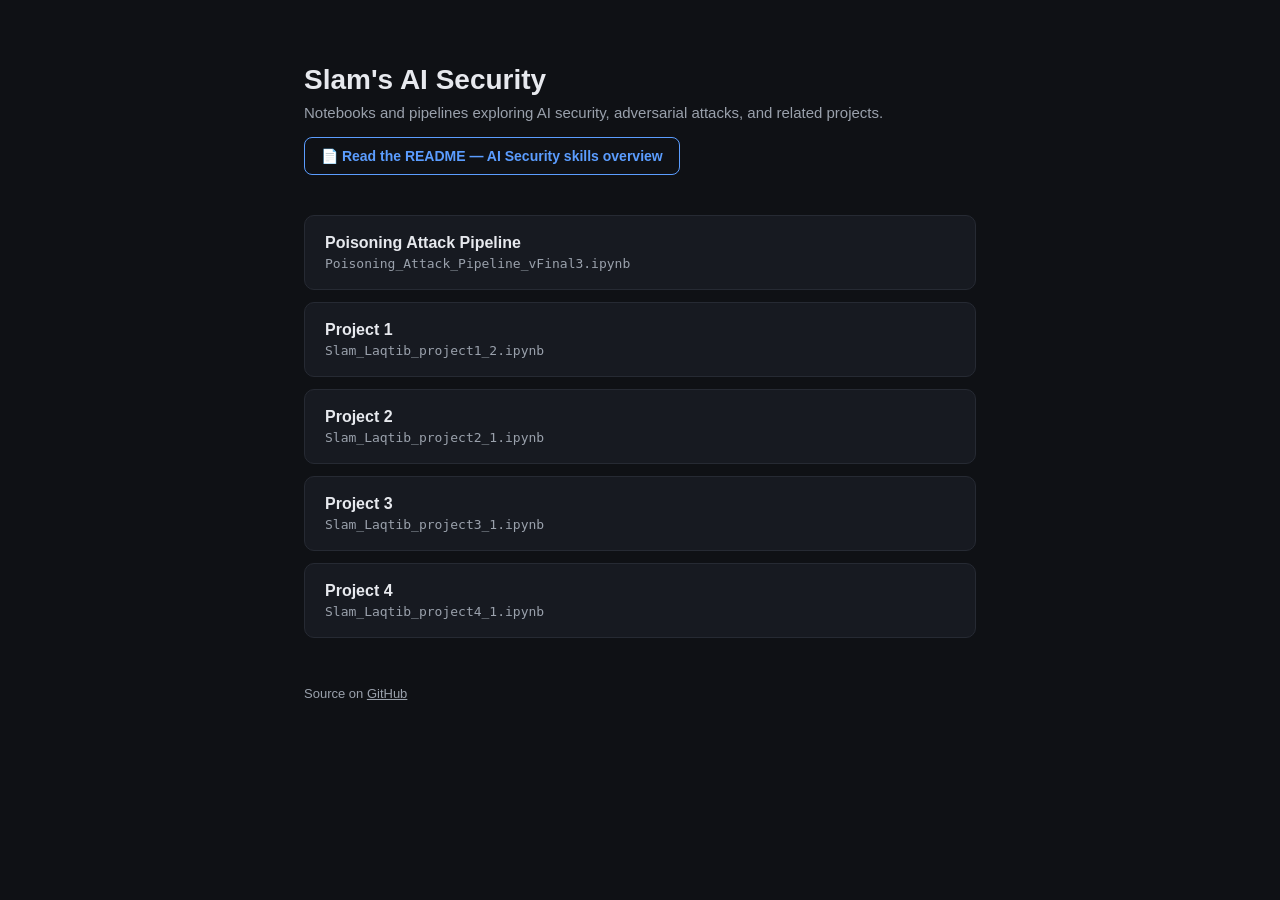
==== index.html @ c23754d9 "Add files via upload" ====
<!DOCTYPE html>
<html lang="en">
<head>
<meta charset="UTF-8">
<meta name="viewport" content="width=device-width, initial-scale=1.0">
<title>Slam's AI Security</title>
<style>
  :root {
    color-scheme: light dark;
    --bg: #0f1115;
    --card: #171a21;
    --text: #e7e9ee;
    --muted: #9aa1ac;
    --accent: #5b9dff;
    --border: #262a33;
  }
  * { box-sizing: border-box; }
  body {
    margin: 0;
    padding: 0;
    font-family: -apple-system, BlinkMacSystemFont, "Segoe UI", Helvetica, Arial, sans-serif;
    background: var(--bg);
    color: var(--text);
    display: flex;
    justify-content: center;
  }
  main {
    width: 100%;
    max-width: 720px;
    padding: 64px 24px;
  }
  header {
    margin-bottom: 40px;
  }
  h1 {
    font-size: 28px;
    margin: 0 0 8px 0;
  }
  p.subtitle {
    color: var(--muted);
    margin: 0;
    font-size: 15px;
  }
  ul.projects {
    list-style: none;
    margin: 0;
    padding: 0;
    display: flex;
    flex-direction: column;
    gap: 12px;
  }
  li.project {
    border: 1px solid var(--border);
    background: var(--card);
    border-radius: 10px;
    padding: 18px 20px;
    transition: border-color 0.15s ease;
  }
  li.project:hover {
    border-color: var(--accent);
  }
  li.project a {
    color: var(--text);
    text-decoration: none;
    font-size: 16px;
    font-weight: 600;
    display: block;
  }
  li.project a:hover {
    color: var(--accent);
  }
  li.project .filename {
    color: var(--muted);
    font-size: 13px;
    font-weight: 400;
    margin-top: 4px;
    font-family: ui-monospace, SFMono-Regular, Menlo, monospace;
  }
  .readme-link {
    display: inline-flex;
    align-items: center;
    gap: 8px;
    margin-top: 16px;
    padding: 10px 16px;
    border: 1px solid var(--accent);
    border-radius: 8px;
    color: var(--accent);
    text-decoration: none;
    font-size: 14px;
    font-weight: 600;
  }
  .readme-link:hover {
    background: var(--accent);
    color: #0f1115;
  }
  footer {
    margin-top: 48px;
    color: var(--muted);
    font-size: 13px;
  }
  footer a {
    color: var(--muted);
  }
</style>
</head>
<body>
<main>
  <header>
    <h1>Slam's AI Security</h1>
    <p class="subtitle">Notebooks and pipelines exploring AI security, adversarial attacks, and related projects.</p>
    <a class="readme-link" href="https://github.com/PMSense/AI-Security/blob/main/README.md">📄 Read the README — AI Security skills overview</a>
  </header>

  <ul class="projects">
    <li class="project">
      <a href="https://github.com/PMSense/AI-Security/blob/main/Poisoning_Attack_Pipeline_vFinal3.ipynb">
        Poisoning Attack Pipeline
        <div class="filename">Poisoning_Attack_Pipeline_vFinal3.ipynb</div>
      </a>
    </li>
    <li class="project">
      <a href="https://github.com/PMSense/AI-Security/blob/main/Slam_Laqtib_project1_2.ipynb">
        Project 1
        <div class="filename">Slam_Laqtib_project1_2.ipynb</div>
      </a>
    </li>
    <li class="project">
      <a href="https://github.com/PMSense/AI-Security/blob/main/Slam_Laqtib_project2_1.ipynb">
        Project 2
        <div class="filename">Slam_Laqtib_project2_1.ipynb</div>
      </a>
    </li>
    <li class="project">
      <a href="https://github.com/PMSense/AI-Security/blob/main/Slam_Laqtib_project3_1.ipynb">
        Project 3
        <div class="filename">Slam_Laqtib_project3_1.ipynb</div>
      </a>
    </li>
    <li class="project">
      <a href="https://github.com/PMSense/AI-Security/blob/main/Slam_Laqtib_project4_1.ipynb">
        Project 4
        <div class="filename">Slam_Laqtib_project4_1.ipynb</div>
      </a>
    </li>
  </ul>

  <footer>
    Source on <a href="https://github.com/PMSense/AI-Security">GitHub</a>
  </footer>
</main>
</body>
</html>
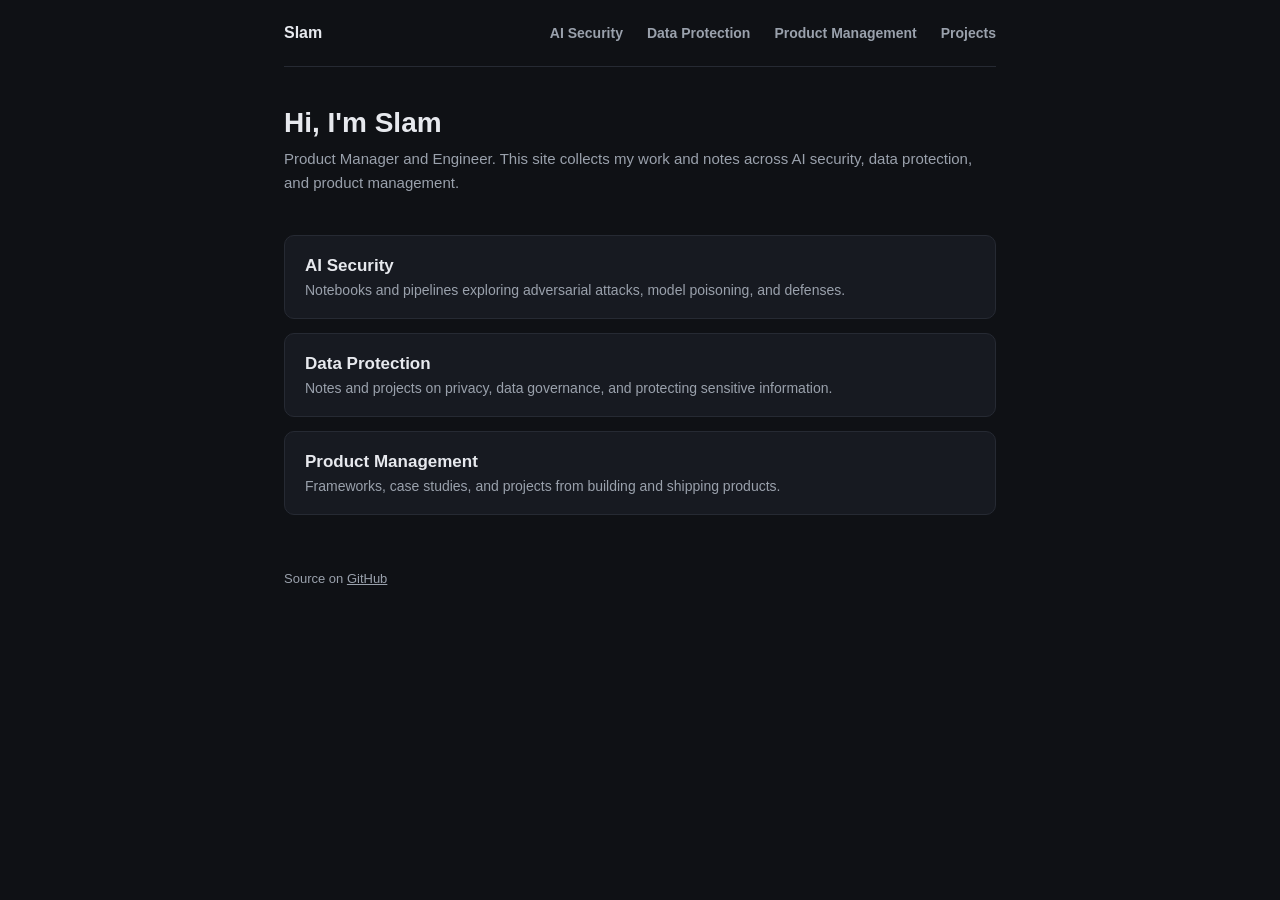
==== commit dd18251d: "Add files via upload" ====
--- a/index.html
+++ b/index.html
@@ -3,148 +3,46 @@
 <head>
 <meta charset="UTF-8">
 <meta name="viewport" content="width=device-width, initial-scale=1.0">
-<title>Slam's AI Security</title>
-<style>
-  :root {
-    color-scheme: light dark;
-    --bg: #0f1115;
-    --card: #171a21;
-    --text: #e7e9ee;
-    --muted: #9aa1ac;
-    --accent: #5b9dff;
-    --border: #262a33;
-  }
-  * { box-sizing: border-box; }
-  body {
-    margin: 0;
-    padding: 0;
-    font-family: -apple-system, BlinkMacSystemFont, "Segoe UI", Helvetica, Arial, sans-serif;
-    background: var(--bg);
-    color: var(--text);
-    display: flex;
-    justify-content: center;
-  }
-  main {
-    width: 100%;
-    max-width: 720px;
-    padding: 64px 24px;
-  }
-  header {
-    margin-bottom: 40px;
-  }
-  h1 {
-    font-size: 28px;
-    margin: 0 0 8px 0;
-  }
-  p.subtitle {
-    color: var(--muted);
-    margin: 0;
-    font-size: 15px;
-  }
-  ul.projects {
-    list-style: none;
-    margin: 0;
-    padding: 0;
-    display: flex;
-    flex-direction: column;
-    gap: 12px;
-  }
-  li.project {
-    border: 1px solid var(--border);
-    background: var(--card);
-    border-radius: 10px;
-    padding: 18px 20px;
-    transition: border-color 0.15s ease;
-  }
-  li.project:hover {
-    border-color: var(--accent);
-  }
-  li.project a {
-    color: var(--text);
-    text-decoration: none;
-    font-size: 16px;
-    font-weight: 600;
-    display: block;
-  }
-  li.project a:hover {
-    color: var(--accent);
-  }
-  li.project .filename {
-    color: var(--muted);
-    font-size: 13px;
-    font-weight: 400;
-    margin-top: 4px;
-    font-family: ui-monospace, SFMono-Regular, Menlo, monospace;
-  }
-  .readme-link {
-    display: inline-flex;
-    align-items: center;
-    gap: 8px;
-    margin-top: 16px;
-    padding: 10px 16px;
-    border: 1px solid var(--accent);
-    border-radius: 8px;
-    color: var(--accent);
-    text-decoration: none;
-    font-size: 14px;
-    font-weight: 600;
-  }
-  .readme-link:hover {
-    background: var(--accent);
-    color: #0f1115;
-  }
-  footer {
-    margin-top: 48px;
-    color: var(--muted);
-    font-size: 13px;
-  }
-  footer a {
-    color: var(--muted);
-  }
-</style>
+<title>Slam — laqtib.com</title>
+<link rel="stylesheet" href="style.css">
 </head>
 <body>
 <main>
-  <header>
-    <h1>Slam's AI Security</h1>
-    <p class="subtitle">Notebooks and pipelines exploring AI security, adversarial attacks, and related projects.</p>
-    <a class="readme-link" href="https://github.com/PMSense/AI-Security/blob/main/README.md">📄 Read the README — AI Security skills overview</a>
+  <nav class="site-nav">
+    <a class="brand" href="index.html">Slam</a>
+    <a class="nav-link" href="ai-security.html">AI Security</a>
+    <a class="nav-link" href="data-protection.html">Data Protection</a>
+    <a class="nav-link" href="product-management.html">Product Management</a>
+    <a class="nav-link" href="projects.html">Projects</a>
+  </nav>
+
+  <header class="page-header">
+    <h1>Hi, I'm Slam</h1>
+    <p class="subtitle">Product Manager and Engineer. This site collects my work and notes across AI security, data protection, and product management.</p>
   </header>
 
-  <ul class="projects">
-    <li class="project">
-      <a href="https://github.com/PMSense/AI-Security/blob/main/Poisoning_Attack_Pipeline_vFinal3.ipynb">
-        Poisoning Attack Pipeline
-        <div class="filename">Poisoning_Attack_Pipeline_vFinal3.ipynb</div>
+  <ul class="skill-grid">
+    <li class="skill-card">
+      <a href="ai-security.html">
+        <h2>AI Security</h2>
+        <p>Notebooks and pipelines exploring adversarial attacks, model poisoning, and defenses.</p>
       </a>
     </li>
-    <li class="project">
-      <a href="https://github.com/PMSense/AI-Security/blob/main/Slam_Laqtib_project1_2.ipynb">
-        Project 1
-        <div class="filename">Slam_Laqtib_project1_2.ipynb</div>
+    <li class="skill-card">
+      <a href="data-protection.html">
+        <h2>Data Protection</h2>
+        <p>Notes and projects on privacy, data governance, and protecting sensitive information.</p>
       </a>
     </li>
-    <li class="project">
-      <a href="https://github.com/PMSense/AI-Security/blob/main/Slam_Laqtib_project2_1.ipynb">
-        Project 2
-        <div class="filename">Slam_Laqtib_project2_1.ipynb</div>
-      </a>
-    </li>
-    <li class="project">
-      <a href="https://github.com/PMSense/AI-Security/blob/main/Slam_Laqtib_project3_1.ipynb">
-        Project 3
-        <div class="filename">Slam_Laqtib_project3_1.ipynb</div>
-      </a>
-    </li>
-    <li class="project">
-      <a href="https://github.com/PMSense/AI-Security/blob/main/Slam_Laqtib_project4_1.ipynb">
-        Project 4
-        <div class="filename">Slam_Laqtib_project4_1.ipynb</div>
+    <li class="skill-card">
+      <a href="product-management.html">
+        <h2>Product Management</h2>
+        <p>Frameworks, case studies, and projects from building and shipping products.</p>
       </a>
     </li>
   </ul>
 
-  <footer>
+  <footer class="site-footer">
     Source on <a href="https://github.com/PMSense/AI-Security">GitHub</a>
   </footer>
 </main>
--- a/style.css
+++ b/style.css
@@ -0,0 +1,186 @@
+:root {
+  color-scheme: light dark;
+  --bg: #0f1115;
+  --card: #171a21;
+  --text: #e7e9ee;
+  --muted: #9aa1ac;
+  --accent: #5b9dff;
+  --border: #262a33;
+}
+* { box-sizing: border-box; }
+body {
+  margin: 0;
+  padding: 0;
+  font-family: -apple-system, BlinkMacSystemFont, "Segoe UI", Helvetica, Arial, sans-serif;
+  background: var(--bg);
+  color: var(--text);
+  display: flex;
+  justify-content: center;
+}
+main {
+  width: 100%;
+  max-width: 760px;
+  padding: 0 24px 64px;
+}
+
+/* Nav */
+nav.site-nav {
+  display: flex;
+  align-items: center;
+  gap: 24px;
+  padding: 24px 0;
+  border-bottom: 1px solid var(--border);
+  margin-bottom: 40px;
+  flex-wrap: wrap;
+}
+nav.site-nav a.brand {
+  font-weight: 700;
+  font-size: 16px;
+  color: var(--text);
+  text-decoration: none;
+  margin-right: auto;
+}
+nav.site-nav a.nav-link {
+  color: var(--muted);
+  text-decoration: none;
+  font-size: 14px;
+  font-weight: 600;
+}
+nav.site-nav a.nav-link:hover,
+nav.site-nav a.nav-link.active {
+  color: var(--accent);
+}
+
+/* Page header */
+header.page-header {
+  margin-bottom: 40px;
+}
+header.page-header h1 {
+  font-size: 28px;
+  margin: 0 0 8px 0;
+}
+header.page-header p.subtitle {
+  color: var(--muted);
+  margin: 0;
+  font-size: 15px;
+  line-height: 1.6;
+}
+
+/* Home grid of skill cards */
+ul.skill-grid {
+  list-style: none;
+  margin: 0;
+  padding: 0;
+  display: grid;
+  grid-template-columns: 1fr;
+  gap: 14px;
+}
+li.skill-card a {
+  display: block;
+  border: 1px solid var(--border);
+  background: var(--card);
+  border-radius: 10px;
+  padding: 20px;
+  text-decoration: none;
+  color: var(--text);
+  transition: border-color 0.15s ease;
+}
+li.skill-card a:hover {
+  border-color: var(--accent);
+}
+li.skill-card h2 {
+  margin: 0 0 6px 0;
+  font-size: 17px;
+  color: var(--text);
+}
+li.skill-card p {
+  margin: 0;
+  color: var(--muted);
+  font-size: 14px;
+}
+
+/* Project / link cards (reused on skill pages) */
+ul.projects {
+  list-style: none;
+  margin: 0;
+  padding: 0;
+  display: flex;
+  flex-direction: column;
+  gap: 12px;
+}
+li.project {
+  border: 1px solid var(--border);
+  background: var(--card);
+  border-radius: 10px;
+  padding: 18px 20px;
+  transition: border-color 0.15s ease;
+}
+li.project:hover {
+  border-color: var(--accent);
+}
+li.project a {
+  color: var(--text);
+  text-decoration: none;
+  font-size: 16px;
+  font-weight: 600;
+  display: block;
+}
+li.project a:hover {
+  color: var(--accent);
+}
+li.project .filename {
+  color: var(--muted);
+  font-size: 13px;
+  font-weight: 400;
+  margin-top: 4px;
+  font-family: ui-monospace, SFMono-Regular, Menlo, monospace;
+}
+li.project .desc {
+  color: var(--muted);
+  font-size: 14px;
+  font-weight: 400;
+  line-height: 1.5;
+  margin-top: 8px;
+}
+li.project.placeholder {
+  border-style: dashed;
+  color: var(--muted);
+  font-size: 14px;
+  padding: 20px;
+}
+
+/* README-style call-out link */
+.callout-link {
+  display: inline-flex;
+  align-items: center;
+  gap: 8px;
+  margin-top: 16px;
+  padding: 10px 16px;
+  border: 1px solid var(--accent);
+  border-radius: 8px;
+  color: var(--accent);
+  text-decoration: none;
+  font-size: 14px;
+  font-weight: 600;
+}
+.callout-link:hover {
+  background: var(--accent);
+  color: #0f1115;
+}
+
+section.page-section {
+  margin-top: 40px;
+}
+section.page-section h2 {
+  font-size: 18px;
+  margin-bottom: 16px;
+}
+
+footer.site-footer {
+  margin-top: 56px;
+  color: var(--muted);
+  font-size: 13px;
+}
+footer.site-footer a {
+  color: var(--muted);
+}
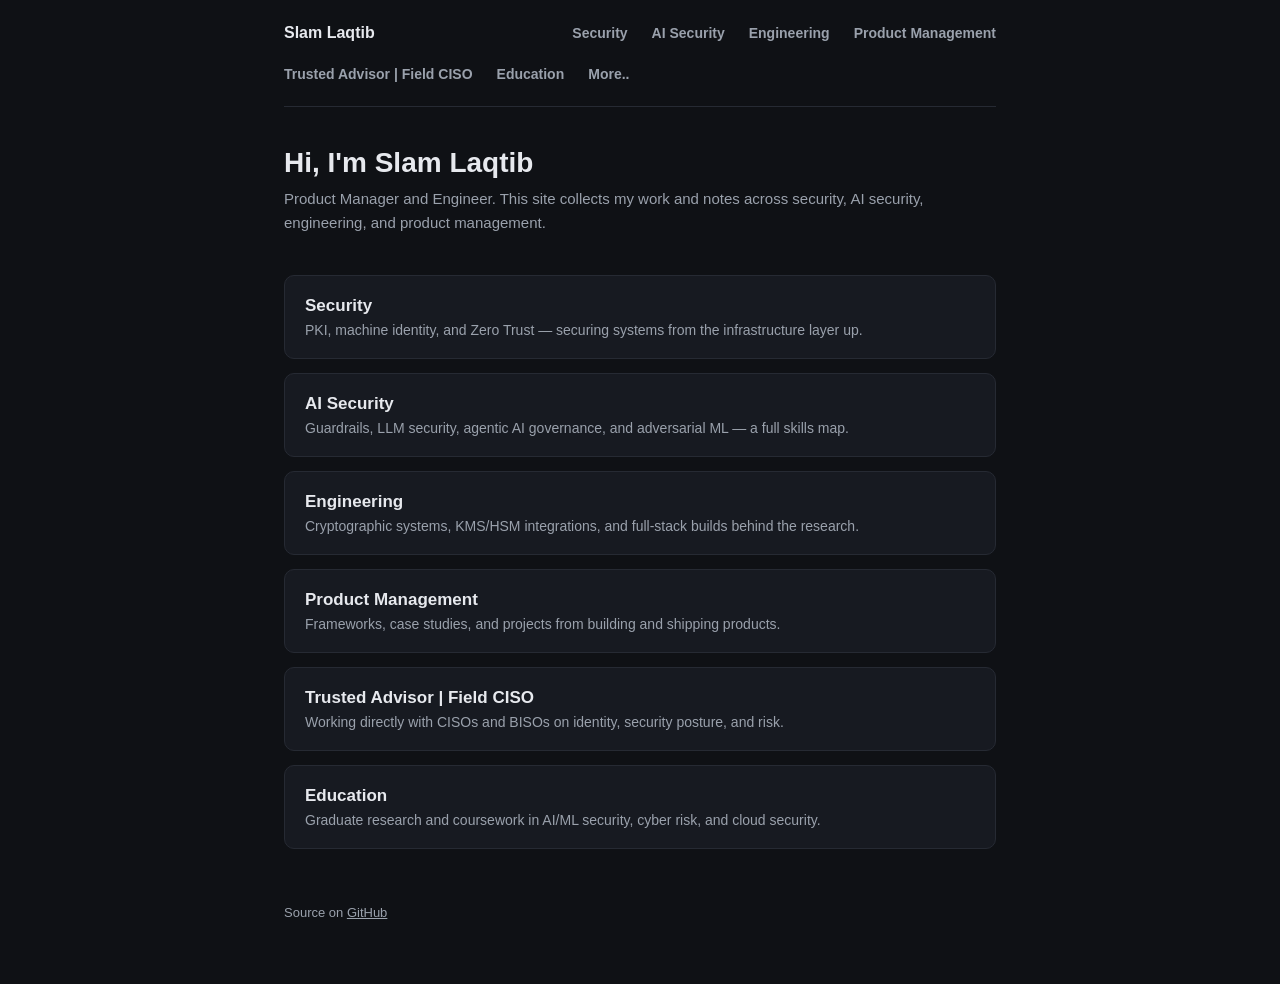
==== commit c3d42203: "Add files via upload" ====
--- a/index.html
+++ b/index.html
@@ -3,41 +3,62 @@
 <head>
 <meta charset="UTF-8">
 <meta name="viewport" content="width=device-width, initial-scale=1.0">
-<title>Slam — laqtib.com</title>
+<title>Slam Laqtib</title>
 <link rel="stylesheet" href="style.css">
 </head>
 <body>
 <main>
   <nav class="site-nav">
-    <a class="brand" href="index.html">Slam</a>
+    <a class="brand" href="index.html">Slam Laqtib</a>
+    <a class="nav-link" href="security.html">Security</a>
     <a class="nav-link" href="ai-security.html">AI Security</a>
-    <a class="nav-link" href="data-protection.html">Data Protection</a>
+    <a class="nav-link" href="engineering.html">Engineering</a>
     <a class="nav-link" href="product-management.html">Product Management</a>
-    <a class="nav-link" href="projects.html">Projects</a>
+    <a class="nav-link" href="trusted-advisor.html">Trusted Advisor | Field CISO</a>
+    <a class="nav-link" href="education.html">Education</a>
+    <a class="nav-link" href="more.html">More..</a>
   </nav>
 
   <header class="page-header">
-    <h1>Hi, I'm Slam</h1>
-    <p class="subtitle">Product Manager and Engineer. This site collects my work and notes across AI security, data protection, and product management.</p>
+    <h1>Hi, I'm Slam Laqtib</h1>
+    <p class="subtitle">Product Manager and Engineer. This site collects my work and notes across security, AI security, engineering, and product management.</p>
   </header>
 
   <ul class="skill-grid">
     <li class="skill-card">
-      <a href="ai-security.html">
-        <h2>AI Security</h2>
-        <p>Notebooks and pipelines exploring adversarial attacks, model poisoning, and defenses.</p>
+      <a href="security.html">
+        <h2>Security</h2>
+        <p>PKI, machine identity, and Zero Trust — securing systems from the infrastructure layer up.</p>
       </a>
     </li>
     <li class="skill-card">
-      <a href="data-protection.html">
-        <h2>Data Protection</h2>
-        <p>Notes and projects on privacy, data governance, and protecting sensitive information.</p>
+      <a href="ai-security.html">
+        <h2>AI Security</h2>
+        <p>Guardrails, LLM security, agentic AI governance, and adversarial ML — a full skills map.</p>
+      </a>
+    </li>
+    <li class="skill-card">
+      <a href="engineering.html">
+        <h2>Engineering</h2>
+        <p>Cryptographic systems, KMS/HSM integrations, and full-stack builds behind the research.</p>
       </a>
     </li>
     <li class="skill-card">
       <a href="product-management.html">
         <h2>Product Management</h2>
         <p>Frameworks, case studies, and projects from building and shipping products.</p>
+      </a>
+    </li>
+    <li class="skill-card">
+      <a href="trusted-advisor.html">
+        <h2>Trusted Advisor | Field CISO</h2>
+        <p>Working directly with CISOs and BISOs on identity, security posture, and risk.</p>
+      </a>
+    </li>
+    <li class="skill-card">
+      <a href="education.html">
+        <h2>Education</h2>
+        <p>Graduate research and coursework in AI/ML security, cyber risk, and cloud security.</p>
       </a>
     </li>
   </ul>
--- a/style.css
+++ b/style.css
@@ -176,6 +176,57 @@
   margin-bottom: 16px;
 }
 
+/* Callout row (multiple callout-links side by side) */
+.callout-row {
+  display: flex;
+  gap: 12px;
+  flex-wrap: wrap;
+  margin-top: 16px;
+}
+.callout-row .callout-link {
+  margin-top: 0;
+}
+
+/* Skills map (used to render README content on AI Security page) */
+.skill-block {
+  margin-bottom: 36px;
+  padding-bottom: 36px;
+  border-bottom: 1px solid var(--border);
+}
+.skill-block:last-child {
+  border-bottom: none;
+}
+.skill-block h2 {
+  font-size: 18px;
+  margin: 0 0 6px 0;
+  color: var(--text);
+}
+.skill-block .skill-intro {
+  color: var(--muted);
+  font-size: 14px;
+  margin: 0 0 14px 0;
+  line-height: 1.6;
+}
+ul.skill-entries {
+  list-style: none;
+  margin: 0;
+  padding: 0;
+  display: flex;
+  flex-direction: column;
+  gap: 10px;
+}
+ul.skill-entries li {
+  font-size: 14px;
+  line-height: 1.6;
+  color: var(--text);
+  padding-left: 14px;
+  border-left: 2px solid var(--border);
+}
+ul.skill-entries li strong {
+  color: var(--accent);
+  font-weight: 600;
+}
+
 footer.site-footer {
   margin-top: 56px;
   color: var(--muted);
